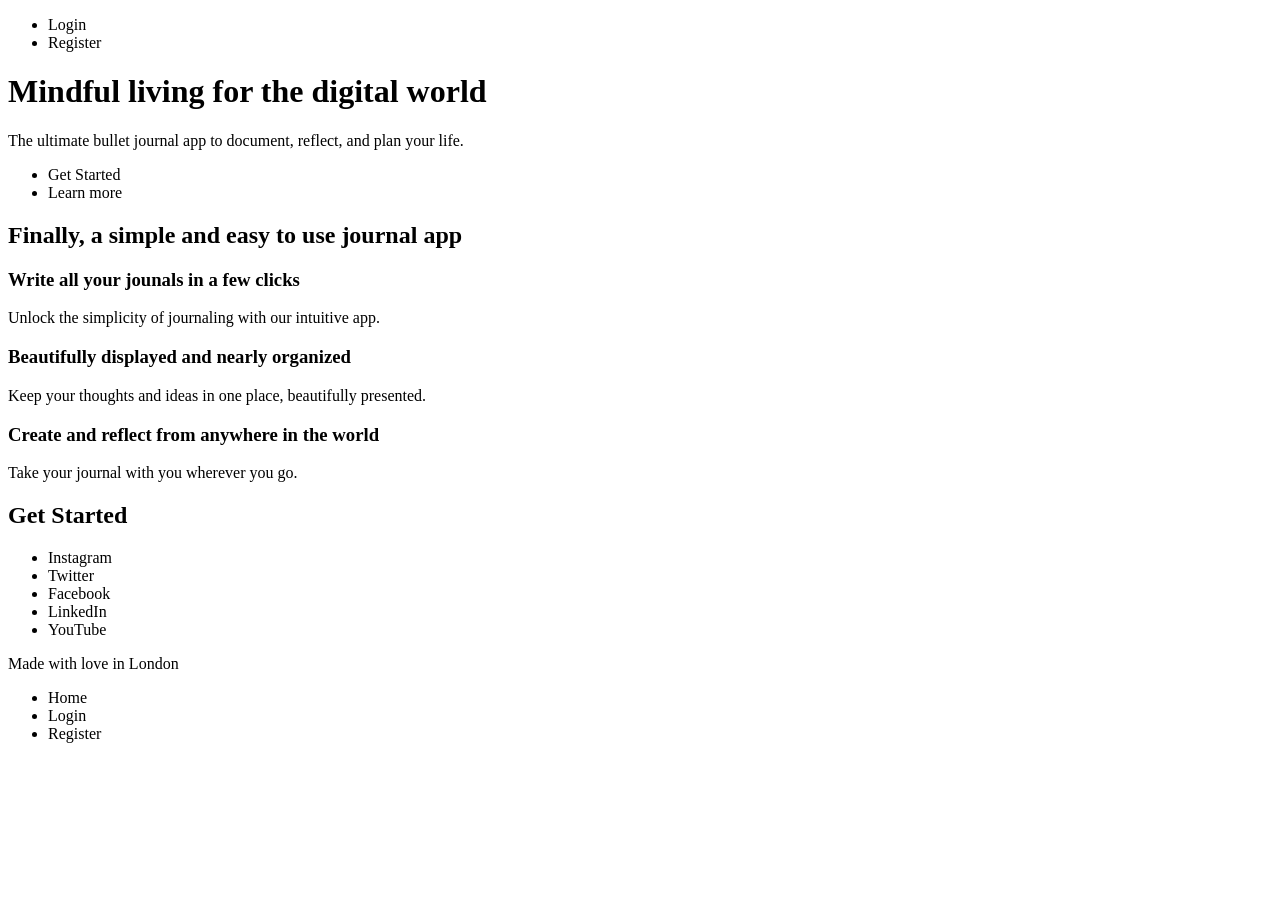
==== index.html @ 9df9be1d "first commit" ====
<!DOCTYPE html>
<html lang="en">

<head>
    <meta charset="UTF-8">
    <meta name="viewport" content="width=device-width, initial-scale=1.0">
    <title>HomePage</title>
</head>

<body>
    <ul>
        <li>Login</li>
        <li>Register</li>   <!-- button will be added inside the lists -->
    </ul>
    <h1>Mindful living for the digital world</h1>
    <p>The ultimate bullet journal app to document, reflect, and plan your life.</p>

    
    <ul>
        <li>Get Started</li>
        <li>Learn more</li>
    </ul>
    <h2>Finally, a simple and easy to use journal app</h2>
    <h3>Write all your jounals in a few clicks</h3>
    <p>Unlock the simplicity of journaling with our intuitive app.</p>
    <h3>Beautifully displayed and nearly organized</h3>
    <p>Keep your thoughts and ideas in one place, beautifully presented.</p>
    <h3>Create and reflect from anywhere in the world</h3>
    <p>Take your journal with you wherever you go.</p>

    <h2>Get Started</h2>
    <ul>
        <li>Instagram</li>
        <li>Twitter</li>
        <li>Facebook</li>
        <li>LinkedIn</li>
        <li>YouTube</li>
    </ul>
    <p>Made with love in London</p>

    <ul>
        <li>Home
        </li>
        <li>Login</li>
        <li>Register</li>
    </ul>


</body>

</html>
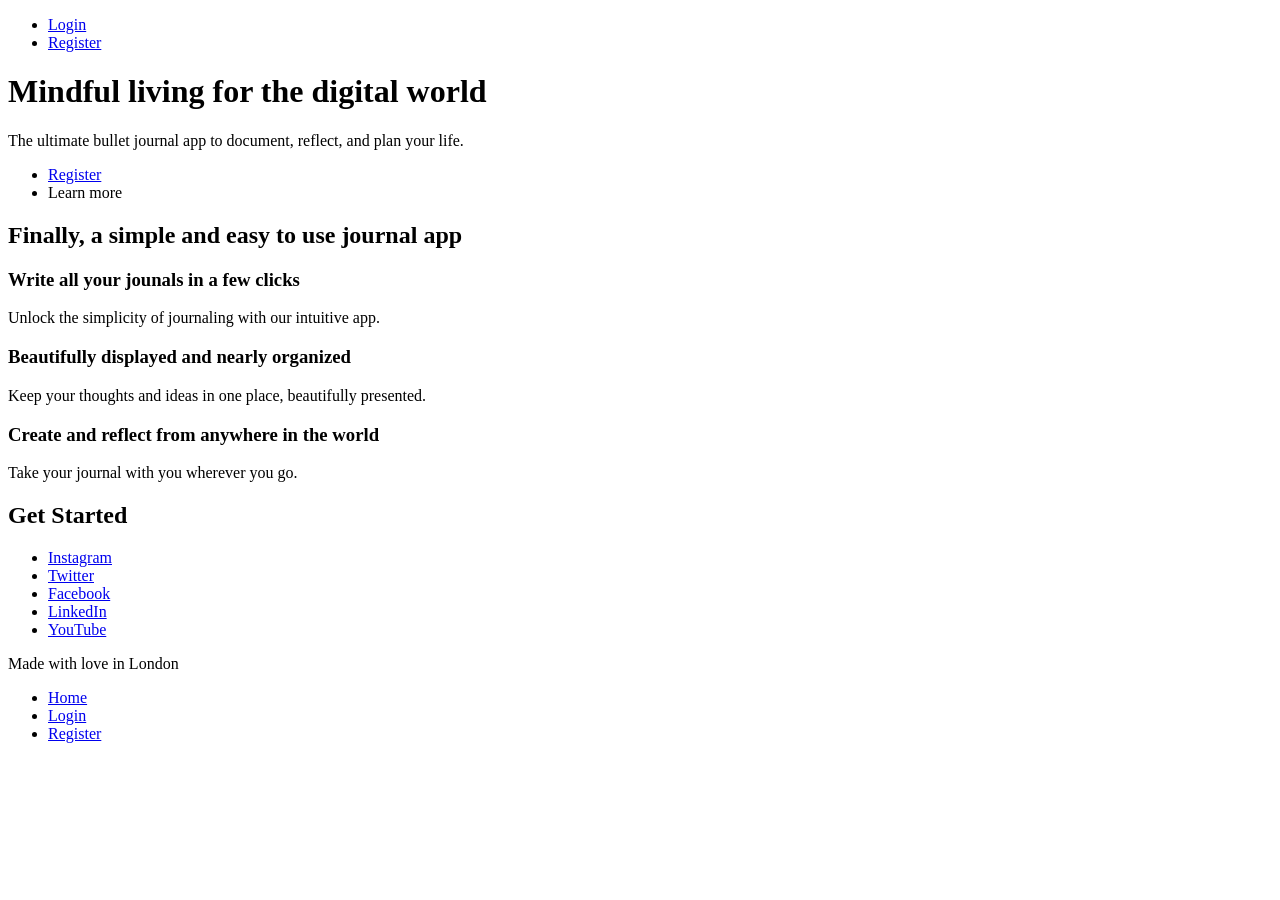
==== commit 35955f04: "added link" ====
--- a/index.html
+++ b/index.html
@@ -9,15 +9,15 @@
 
 <body>
     <ul>
-        <li>Login</li>
-        <li>Register</li>   <!-- button will be added inside the lists -->
+        <li><a href="login.html">Login</a></li>
+        <li><a href="register.html">Register</a></li>
     </ul>
     <h1>Mindful living for the digital world</h1>
     <p>The ultimate bullet journal app to document, reflect, and plan your life.</p>
 
     
     <ul>
-        <li>Get Started</li>
+         <li><a href="register.html">Register</a></li>
         <li>Learn more</li>
     </ul>
     <h2>Finally, a simple and easy to use journal app</h2>
@@ -30,19 +30,18 @@
 
     <h2>Get Started</h2>
     <ul>
-        <li>Instagram</li>
-        <li>Twitter</li>
-        <li>Facebook</li>
-        <li>LinkedIn</li>
-        <li>YouTube</li>
+        <li><a href="https://www.instagram.com" target="_blank">Instagram</a></li>
+        <li><a href="https://www.twitter.com" target="_blank">Twitter</a></li>
+        <li><a href="https://www.facebook.com" target="_blank">Facebook</a></li>
+        <li><a href="https://www.linkedin.com" target="_blank">LinkedIn</a></li>
+        <li><a href="https://www.youtube.com" target="_blank">YouTube</a></li>
     </ul>
     <p>Made with love in London</p>
 
     <ul>
-        <li>Home
-        </li>
-        <li>Login</li>
-        <li>Register</li>
+        <li><a href="index.html">Home</a></li>
+        <li><a href="login.html">Login</a></li>
+        <li><a href="register.html">Register</a></li>
     </ul>
 
 
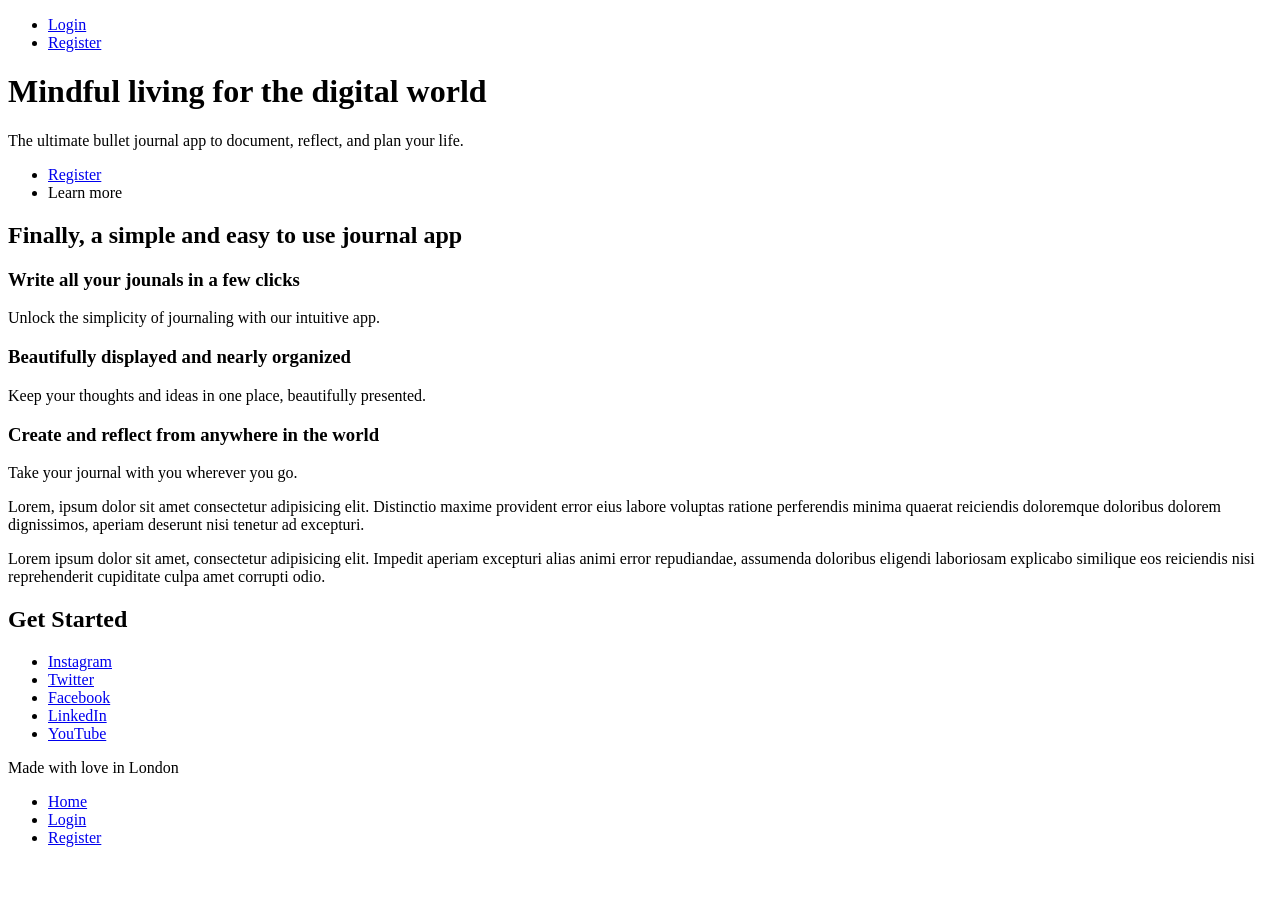
==== commit a78128d0: "added links references" ====
--- a/index.html
+++ b/index.html
@@ -9,8 +9,8 @@
 
 <body>
     <ul>
-        <li><a href="login.html">Login</a></li>
-        <li><a href="register.html">Register</a></li>
+        <li><a id='login-link' href="login.html">Login</a></li>
+        <li><a id='register-link' href="register.html">Register</a></li>
     </ul>
     <h1>Mindful living for the digital world</h1>
     <p>The ultimate bullet journal app to document, reflect, and plan your life.</p>
@@ -28,6 +28,9 @@
     <h3>Create and reflect from anywhere in the world</h3>
     <p>Take your journal with you wherever you go.</p>
 
+    <p>Lorem, ipsum dolor sit amet consectetur adipisicing elit. Distinctio maxime provident error eius labore voluptas ratione perferendis minima quaerat reiciendis doloremque doloribus dolorem dignissimos, aperiam deserunt nisi tenetur ad excepturi.</p>
+
+    <p>Lorem ipsum dolor sit amet, consectetur adipisicing elit. Impedit aperiam excepturi alias animi error repudiandae, assumenda doloribus eligendi laboriosam explicabo similique eos reiciendis nisi reprehenderit cupiditate culpa amet corrupti odio.</p>
     <h2>Get Started</h2>
     <ul>
         <li><a href="https://www.instagram.com" target="_blank">Instagram</a></li>
@@ -41,7 +44,7 @@
     <ul>
         <li><a href="index.html">Home</a></li>
         <li><a href="login.html">Login</a></li>
-        <li><a href="register.html">Register</a></li>
+        <li><a href="#register-link">Register</a></li>
     </ul>
 
 
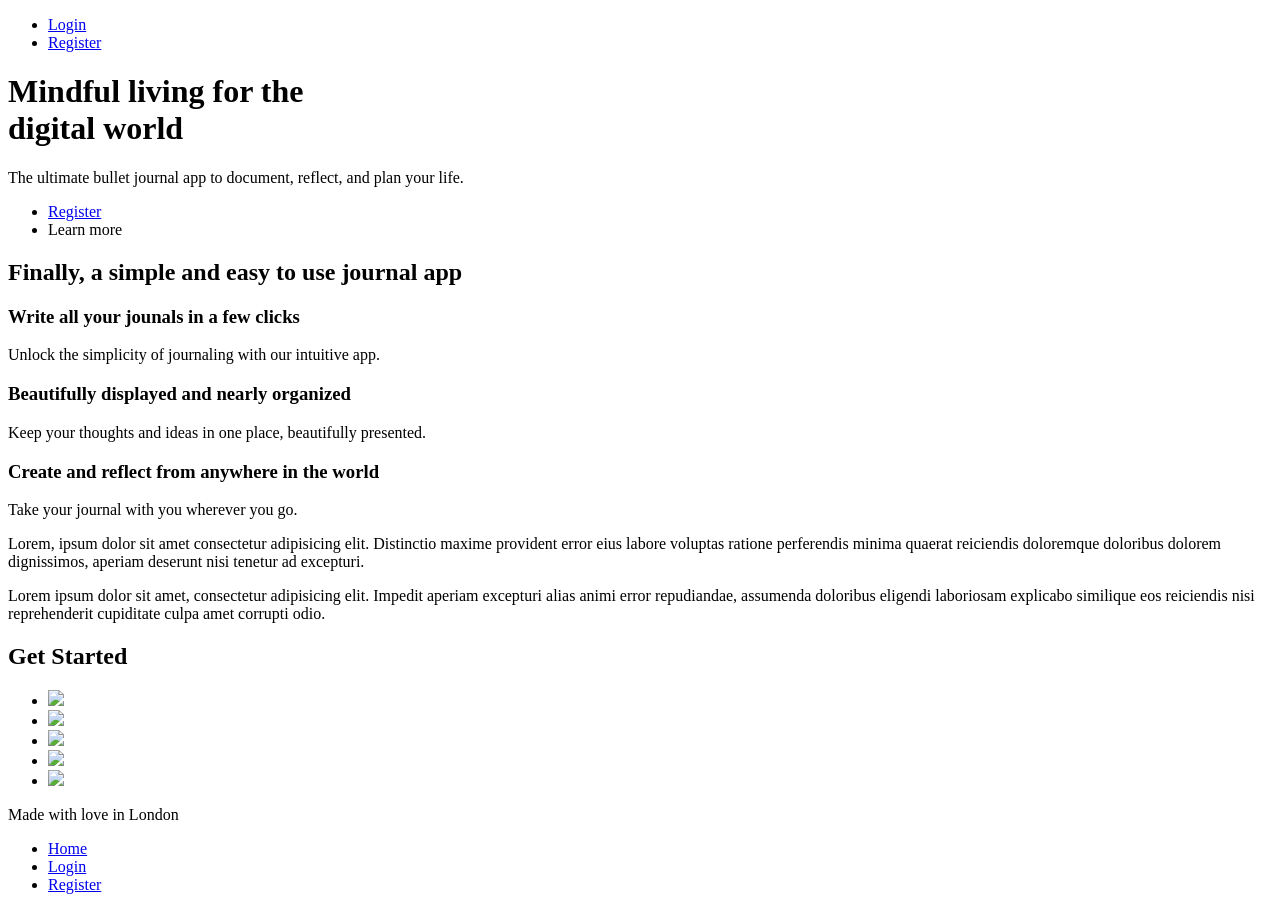
==== commit fb9c489d: "added images and links to them" ====
--- a/index.html
+++ b/index.html
@@ -12,7 +12,7 @@
         <li><a id='login-link' href="login.html">Login</a></li>
         <li><a id='register-link' href="register.html">Register</a></li>
     </ul>
-    <h1>Mindful living for the digital world</h1>
+    <h1>Mindful living for the <br> digital world <img src="/images/mobile-post.svg" width="100px" alt=""></h1>
     <p>The ultimate bullet journal app to document, reflect, and plan your life.</p>
 
     
@@ -33,11 +33,11 @@
     <p>Lorem ipsum dolor sit amet, consectetur adipisicing elit. Impedit aperiam excepturi alias animi error repudiandae, assumenda doloribus eligendi laboriosam explicabo similique eos reiciendis nisi reprehenderit cupiditate culpa amet corrupti odio.</p>
     <h2>Get Started</h2>
     <ul>
-        <li><a href="https://www.instagram.com" target="_blank">Instagram</a></li>
-        <li><a href="https://www.twitter.com" target="_blank">Twitter</a></li>
-        <li><a href="https://www.facebook.com" target="_blank">Facebook</a></li>
-        <li><a href="https://www.linkedin.com" target="_blank">LinkedIn</a></li>
-        <li><a href="https://www.youtube.com" target="_blank">YouTube</a></li>
+        <li><a href="https://www.instagram.com" target="_blank"><img src="/images/logo-instagram.svg" width="30"> </a></li>
+        <li><a href="https://www.twitter.com" target="_blank"><img src="/images/logo-twitter.svg" width="30"> </a></li>
+        <li><a href="https://www.facebook.com" target="_blank"><img src="/images/logo-facebook.svg" width="30"> </a></li>
+        <li><a href="https://www.linkedin.com" target="_blank"><img src="/images/logo-linkedin.svg" width="30"> </a></li>
+        <li><a href="https://www.youtube.com" target="_blank"><img src="/images/logo-youtube.svg" width="30"> </a></li>
     </ul>
     <p>Made with love in London</p>
 
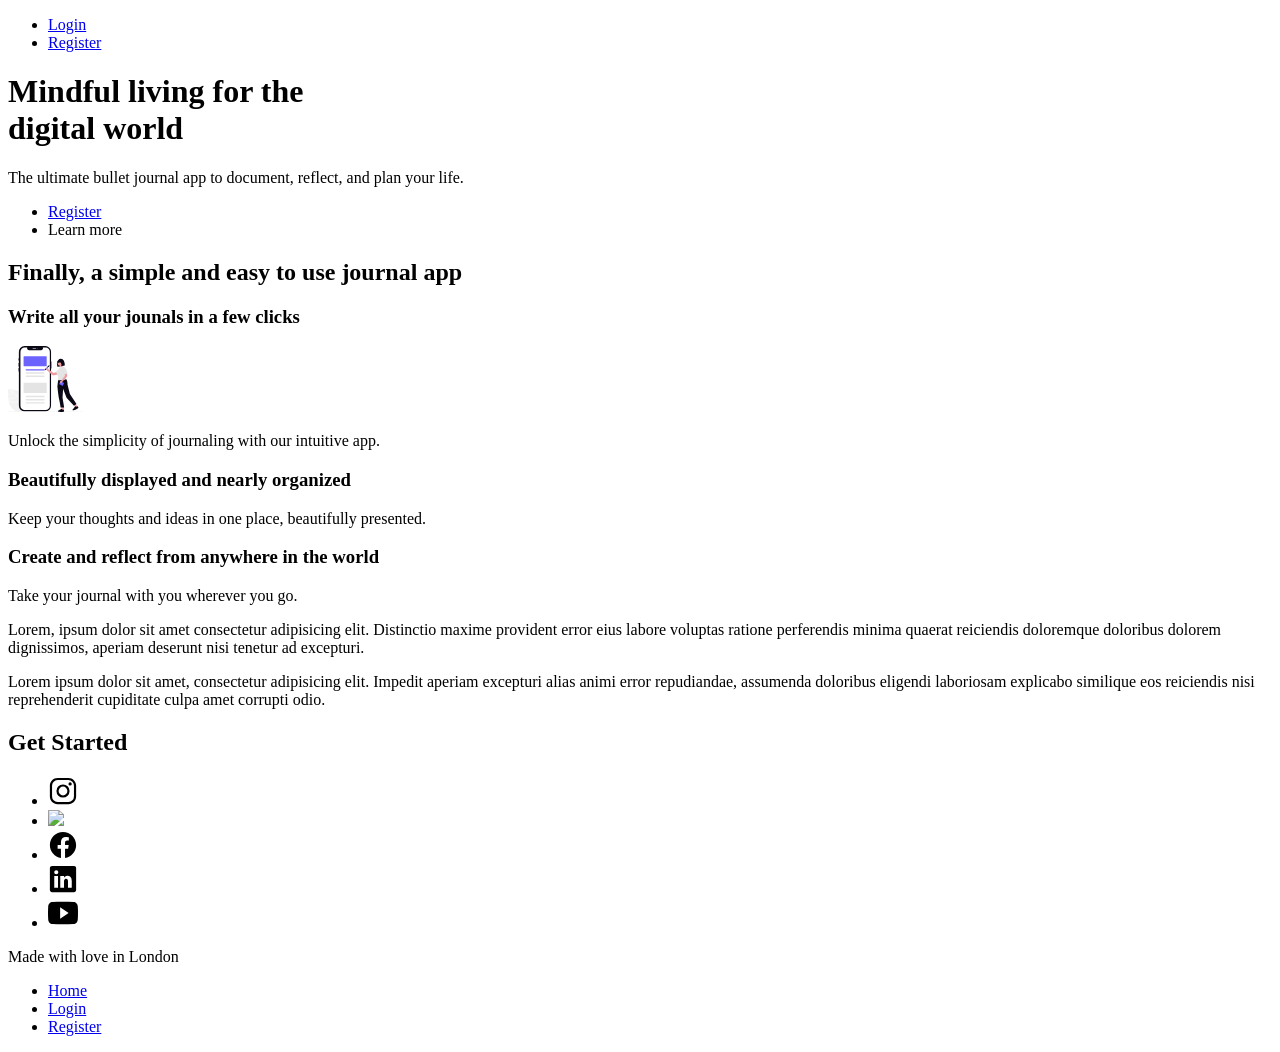
==== commit 59729687: "practiced forms button" ====
--- a/index.html
+++ b/index.html
@@ -12,7 +12,7 @@
         <li><a id='login-link' href="login.html">Login</a></li>
         <li><a id='register-link' href="register.html">Register</a></li>
     </ul>
-    <h1>Mindful living for the <br> digital world <img src="/images/mobile-post.svg" width="100px" alt=""></h1>
+    <h1>Mindful living for the <br> digital world </h1>
     <p>The ultimate bullet journal app to document, reflect, and plan your life.</p>
 
     
@@ -21,7 +21,7 @@
         <li>Learn more</li>
     </ul>
     <h2>Finally, a simple and easy to use journal app</h2>
-    <h3>Write all your jounals in a few clicks</h3>
+    <h3>Write all your jounals in a few clicks</h3> <img src="/images/mobile-post.svg" width="75" alt="">
     <p>Unlock the simplicity of journaling with our intuitive app.</p>
     <h3>Beautifully displayed and nearly organized</h3>
     <p>Keep your thoughts and ideas in one place, beautifully presented.</p>
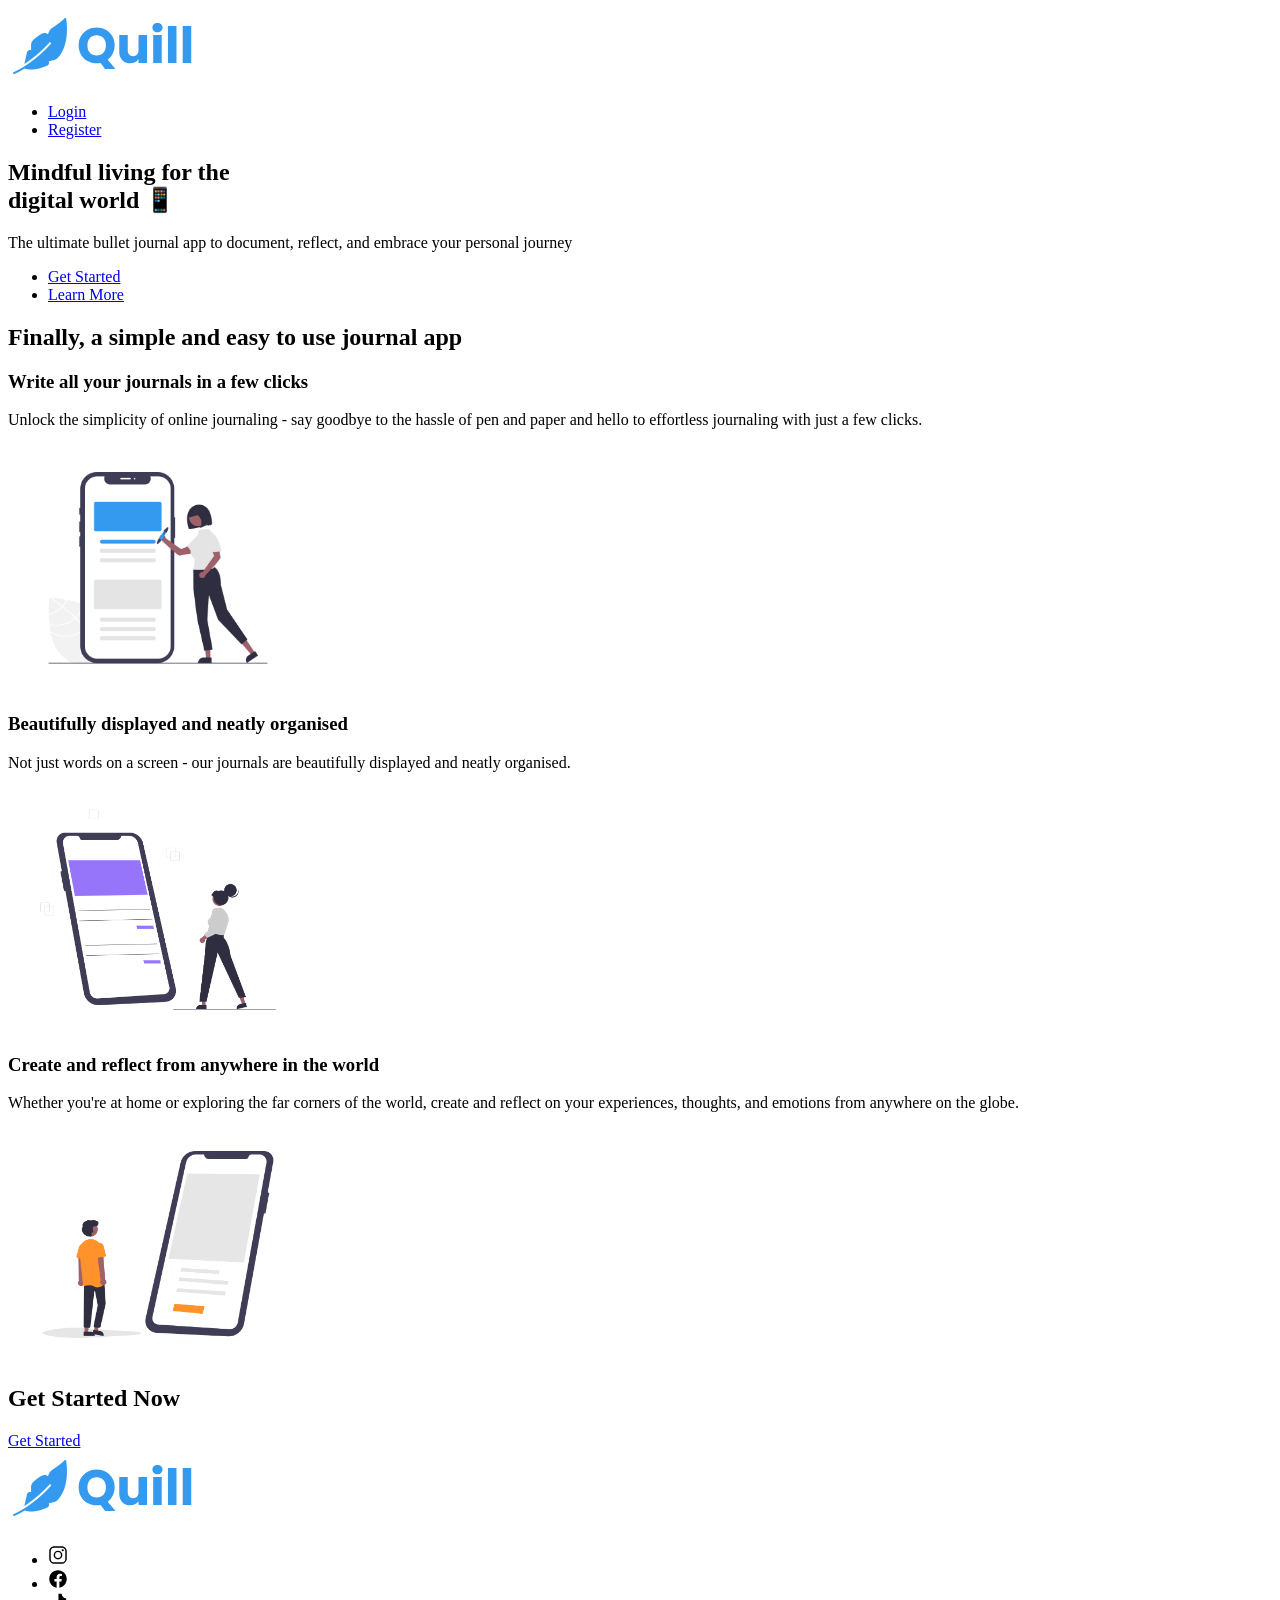
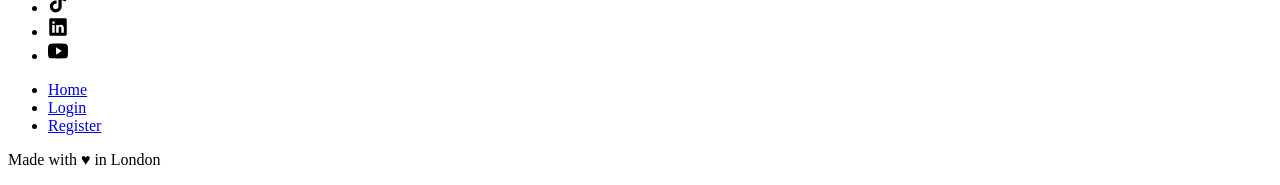
==== commit 34ec5a80: "made changes to all files" ====
--- a/index.html
+++ b/index.html
@@ -1,53 +1,81 @@
 <!DOCTYPE html>
-<html lang="en">
-
+<html lang="en"> 
 <head>
     <meta charset="UTF-8">
     <meta name="viewport" content="width=device-width, initial-scale=1.0">
-    <title>HomePage</title>
+    <title>Quill</title>
 </head>
+<body>
+ 
+    <header>
+        <!-- NAVIGATION -->
+        <nav>
+            <a href="index.html"><img src="images/quill.svg" alt="quill logo"></a>
+            <ul>
+                <li><a href="login.html">Login</a></li>
+                <li><a href="register.html">Register</a></li>
+            </ul>
+        </nav>
 
-<body>
-    <ul>
-        <li><a id='login-link' href="login.html">Login</a></li>
-        <li><a id='register-link' href="register.html">Register</a></li>
-    </ul>
-    <h1>Mindful living for the <br> digital world </h1>
-    <p>The ultimate bullet journal app to document, reflect, and plan your life.</p>
+        <!-- HERO SECTION -->
+        <section>
+            <h1><span>Mindful living</span> for the <br> digital world 📱</h1>
+            <p>The ultimate bullet journal app to document, reflect, and embrace your personal journey</p>
+            <ul>
+                <li><a href="register.html">Get Started</a></li>
+                <li><a href="#features">Learn More</a></li>
+            </ul>
+        </section>
+    </header>
+    
+    <main>
+        <!-- FEATURES SECTION -->
+        <section>
+            <h2 id="features">Finally, a <span>simple and easy</span> to use journal app</h2>
+            <div>
+                <h3>Write all your journals in a few clicks</h3>
+                <p>Unlock the simplicity of online journaling - say goodbye to the hassle of pen and paper and hello to effortless journaling with just a few clicks.</p>
+                <img src="images/features-1.png" alt="simple online journaling" width="300px">          
+            </div>
+            <div>
+                <h3>Beautifully displayed and neatly organised</h3>
+                <p>Not just words on a screen - our journals are beautifully displayed and neatly organised.</p>
+                <img src="images/features-2.png" alt="beautifully displayed journals" width="300px">
+            </div>
+            <div>
+                <h3>Create and reflect from anywhere in the world</h3>
+                <p>Whether you're at home or exploring the far corners of the world, create and reflect on your experiences, thoughts, and emotions from anywhere on the globe.</p>
+                <img src="images/features-3.png" alt="create journals anywhere" width="300px"> 
+            </div>    
+        </section>
 
+        
+        <!-- CTA SECTION -->
+        <section>
+            <h2>Get Started Now</h2>
+            <a href="register.html">Get Started</a>
+        </section>
+    </main>
     
-    <ul>
-         <li><a href="register.html">Register</a></li>
-        <li>Learn more</li>
-    </ul>
-    <h2>Finally, a simple and easy to use journal app</h2>
-    <h3>Write all your jounals in a few clicks</h3> <img src="/images/mobile-post.svg" width="75" alt="">
-    <p>Unlock the simplicity of journaling with our intuitive app.</p>
-    <h3>Beautifully displayed and nearly organized</h3>
-    <p>Keep your thoughts and ideas in one place, beautifully presented.</p>
-    <h3>Create and reflect from anywhere in the world</h3>
-    <p>Take your journal with you wherever you go.</p>
 
-    <p>Lorem, ipsum dolor sit amet consectetur adipisicing elit. Distinctio maxime provident error eius labore voluptas ratione perferendis minima quaerat reiciendis doloremque doloribus dolorem dignissimos, aperiam deserunt nisi tenetur ad excepturi.</p>
-
-    <p>Lorem ipsum dolor sit amet, consectetur adipisicing elit. Impedit aperiam excepturi alias animi error repudiandae, assumenda doloribus eligendi laboriosam explicabo similique eos reiciendis nisi reprehenderit cupiditate culpa amet corrupti odio.</p>
-    <h2>Get Started</h2>
-    <ul>
-        <li><a href="https://www.instagram.com" target="_blank"><img src="/images/logo-instagram.svg" width="30"> </a></li>
-        <li><a href="https://www.twitter.com" target="_blank"><img src="/images/logo-twitter.svg" width="30"> </a></li>
-        <li><a href="https://www.facebook.com" target="_blank"><img src="/images/logo-facebook.svg" width="30"> </a></li>
-        <li><a href="https://www.linkedin.com" target="_blank"><img src="/images/logo-linkedin.svg" width="30"> </a></li>
-        <li><a href="https://www.youtube.com" target="_blank"><img src="/images/logo-youtube.svg" width="30"> </a></li>
-    </ul>
-    <p>Made with love in London</p>
-
-    <ul>
-        <li><a href="index.html">Home</a></li>
-        <li><a href="login.html">Login</a></li>
-        <li><a href="#register-link">Register</a></li>
-    </ul>
-
-
+    <!-- FOOTER -->
+    <footer>
+        <a href="index.html"><img src="images/quill.svg" alt="quill logo"></a>
+        <ul>
+            <li><a href="https://www.instagram.com/"><img src="images/instagram.svg" alt="instagram logo" width="20px"></a></li>
+            <li><a href="https://www.facebook.com/"><img src="images/facebook.svg" alt="facebook logo" width="20px"></a></li>
+            <li><a href="https://www.tiktok.com/"><img src="images/tiktok.svg" alt="tiktok logo" width="20px"></a></li>
+            <li><a href="https://www.linkedin.com/"><img src="images/linkedin.svg" alt="linkedin logo" width="20px"></a></li>
+            <li><a href="https://www.youtube.com/"><img src="images/youtube.svg" alt="youtube logo" width="20px"></a></li>
+        </ul>
+        <ul>
+            <li><a href="index.html">Home</a></li>
+            <li><a href="login.html">Login</a></li>
+            <li><a href="register.html">Register</a></li>
+        </ul>
+    
+        <p>Made with ♥︎ in London</p>
+    </footer>
+    
 </body>
-
 </html>
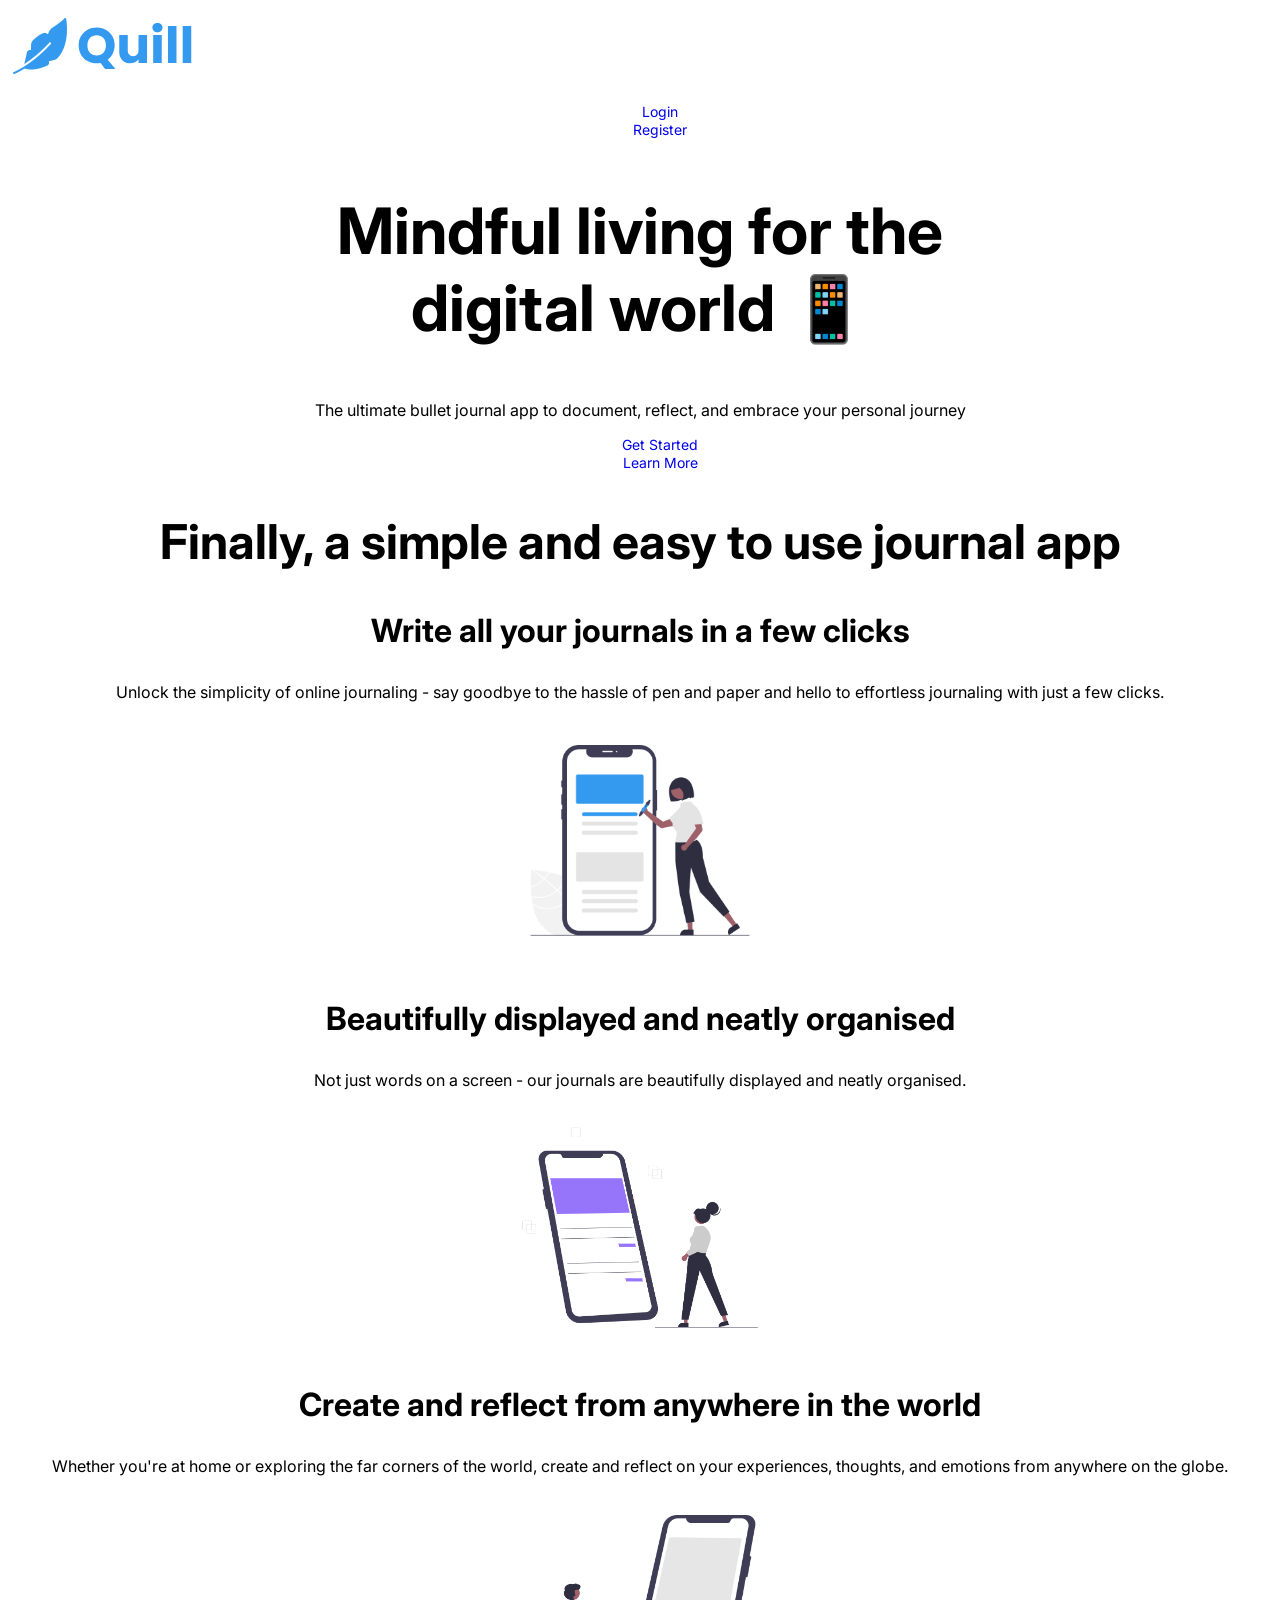
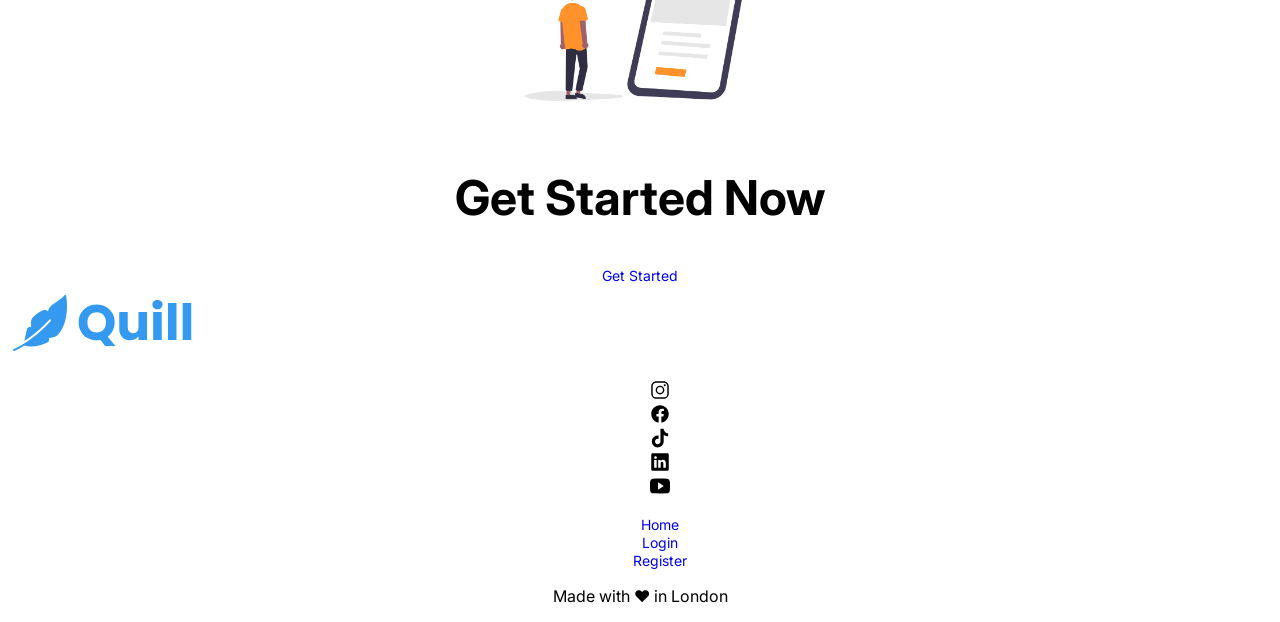
==== commit 56695c41: "added css props to elements" ====
--- a/index.html
+++ b/index.html
@@ -1,12 +1,20 @@
 <!DOCTYPE html>
-<html lang="en"> 
+<html lang="en">
+
 <head>
     <meta charset="UTF-8">
     <meta name="viewport" content="width=device-width, initial-scale=1.0">
+    <link rel="preconnect" href="https://fonts.googleapis.com">
+    <link rel="preconnect" href="https://fonts.gstatic.com" crossorigin>
+    <link
+        href="https://fonts.googleapis.com/css2?family=Inter:ital,opsz,wght@0,14..32,100..900;1,14..32,100..900&display=swap"
+        rel="stylesheet">
+    <link rel="stylesheet" href="app.css">
     <title>Quill</title>
 </head>
+
 <body>
- 
+
     <header>
         <!-- NAVIGATION -->
         <nav>
@@ -27,15 +35,16 @@
             </ul>
         </section>
     </header>
-    
+
     <main>
         <!-- FEATURES SECTION -->
         <section>
             <h2 id="features">Finally, a <span>simple and easy</span> to use journal app</h2>
             <div>
                 <h3>Write all your journals in a few clicks</h3>
-                <p>Unlock the simplicity of online journaling - say goodbye to the hassle of pen and paper and hello to effortless journaling with just a few clicks.</p>
-                <img src="images/features-1.png" alt="simple online journaling" width="300px">          
+                <p>Unlock the simplicity of online journaling - say goodbye to the hassle of pen and paper and hello to
+                    effortless journaling with just a few clicks.</p>
+                <img src="images/features-1.png" alt="simple online journaling" width="300px">
             </div>
             <div>
                 <h3>Beautifully displayed and neatly organised</h3>
@@ -44,38 +53,44 @@
             </div>
             <div>
                 <h3>Create and reflect from anywhere in the world</h3>
-                <p>Whether you're at home or exploring the far corners of the world, create and reflect on your experiences, thoughts, and emotions from anywhere on the globe.</p>
-                <img src="images/features-3.png" alt="create journals anywhere" width="300px"> 
-            </div>    
+                <p>Whether you're at home or exploring the far corners of the world, create and reflect on your
+                    experiences, thoughts, and emotions from anywhere on the globe.</p>
+                <img src="images/features-3.png" alt="create journals anywhere" width="300px">
+            </div>
         </section>
 
-        
+
         <!-- CTA SECTION -->
         <section>
             <h2>Get Started Now</h2>
             <a href="register.html">Get Started</a>
         </section>
     </main>
-    
+
 
     <!-- FOOTER -->
     <footer>
         <a href="index.html"><img src="images/quill.svg" alt="quill logo"></a>
         <ul>
-            <li><a href="https://www.instagram.com/"><img src="images/instagram.svg" alt="instagram logo" width="20px"></a></li>
-            <li><a href="https://www.facebook.com/"><img src="images/facebook.svg" alt="facebook logo" width="20px"></a></li>
+            <li><a href="https://www.instagram.com/"><img src="images/instagram.svg" alt="instagram logo"
+                        width="20px"></a></li>
+            <li><a href="https://www.facebook.com/"><img src="images/facebook.svg" alt="facebook logo" width="20px"></a>
+            </li>
             <li><a href="https://www.tiktok.com/"><img src="images/tiktok.svg" alt="tiktok logo" width="20px"></a></li>
-            <li><a href="https://www.linkedin.com/"><img src="images/linkedin.svg" alt="linkedin logo" width="20px"></a></li>
-            <li><a href="https://www.youtube.com/"><img src="images/youtube.svg" alt="youtube logo" width="20px"></a></li>
+            <li><a href="https://www.linkedin.com/"><img src="images/linkedin.svg" alt="linkedin logo" width="20px"></a>
+            </li>
+            <li><a href="https://www.youtube.com/"><img src="images/youtube.svg" alt="youtube logo" width="20px"></a>
+            </li>
         </ul>
         <ul>
             <li><a href="index.html">Home</a></li>
             <li><a href="login.html">Login</a></li>
             <li><a href="register.html">Register</a></li>
         </ul>
-    
+
         <p>Made with ♥︎ in London</p>
     </footer>
-    
+
 </body>
+
 </html>
--- a/app.css
+++ b/app.css
@@ -0,0 +1,53 @@
+h1 {
+
+    font-family: 'Inter', sans-serif;
+    font-size: 64px;
+    text-align: center;
+
+}
+
+h2 {
+    font-family: 'Inter', sans-serif;
+    font-size: 48px;
+    text-align: center;
+}
+
+h3 {
+    font-family: 'Inter', sans-serif;
+    font-size: 32px;
+    text-align: center;
+
+}
+
+h4 {
+    font-family: 'Inter', Courier, monospace;
+    font-size: 24px;
+
+}
+
+h5 {
+    font-family: 'Inter', Georgia, serif;
+    font-size: 18px;
+}
+
+p {
+    font-family: 'Inter', Times, serif;
+    font-size: 16px;
+    text-align: center;
+
+}
+
+a {
+    font-family: 'Inter', Geneva, Tahoma, sans-serif;
+    font-size: 14px;
+    text-decoration: none;
+    text-align: center;
+}
+section {
+    text-align: center;
+}
+
+ul {
+    list-style: none;
+    text-align: center;
+}
